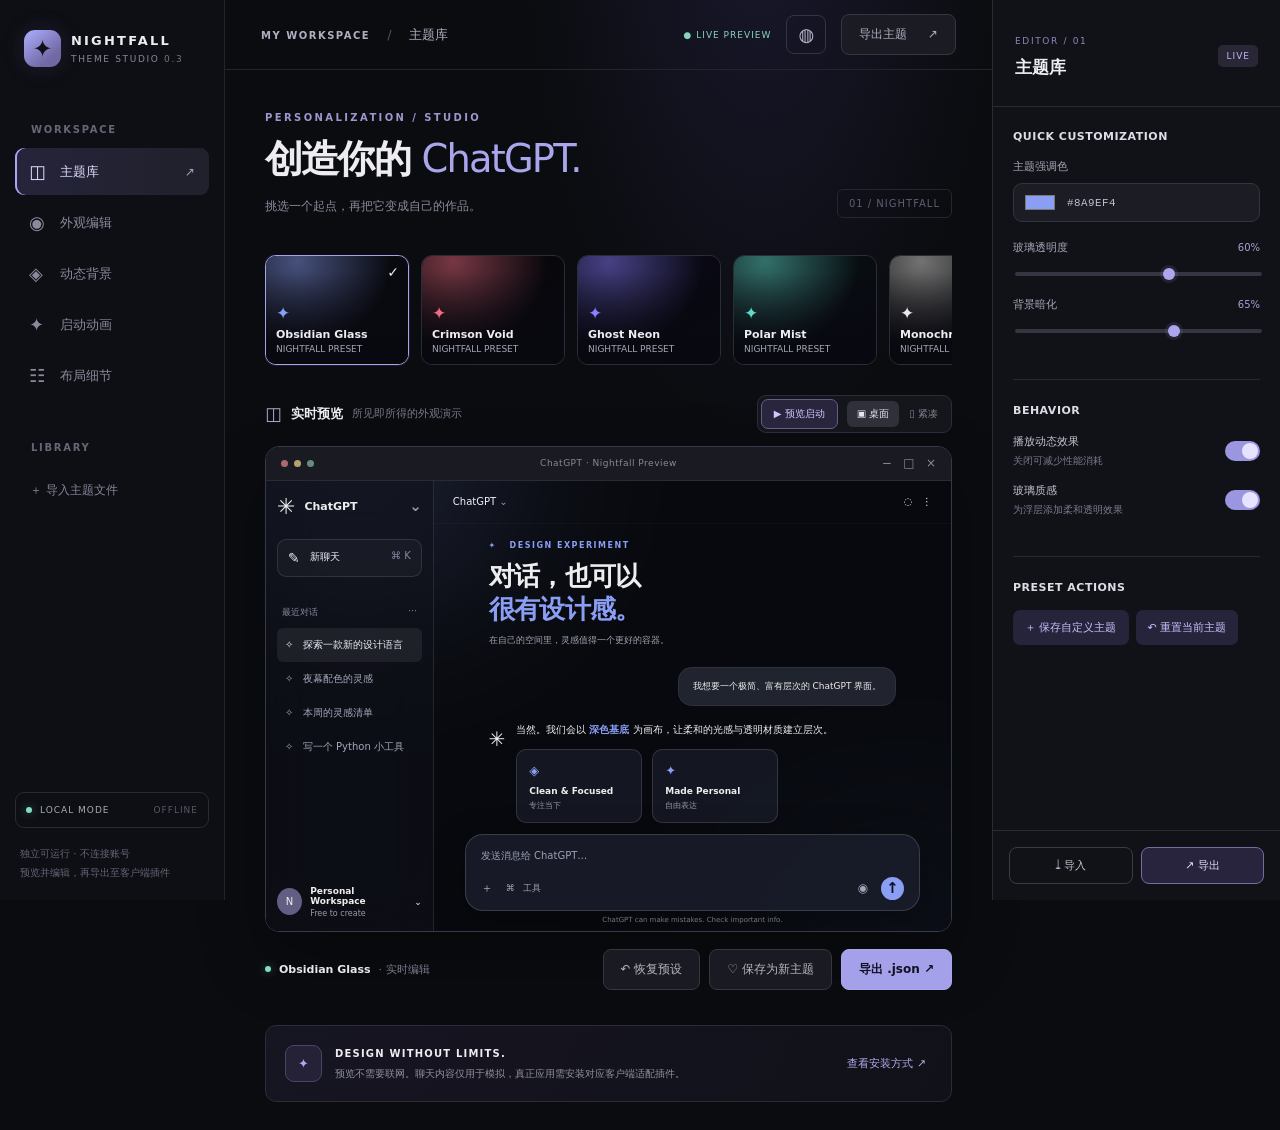
==== studio/index.html @ 6256272f "feat: migrate Nightfall Theme Studio v0.3 into standalone repository" ====
<!doctype html>
<html lang="zh-CN">
<head>
  <meta charset="utf-8" />
  <meta name="viewport" content="width=device-width, initial-scale=1" />
  <meta name="color-scheme" content="dark" />
  <title>Nightfall | ChatGPT Theme Studio</title>
  <link rel="stylesheet" href="style.css" />
</head>
<body>
<div id="app">
  <aside class="rail">
    <div class="brand"><div class="brandmark">✦</div><div><strong>NIGHTFALL</strong><small>THEME STUDIO <span>0.3</span></small></div></div>
    <div class="rail-label">WORKSPACE</div>
    <nav class="railnav" aria-label="工作区导航">
      <button class="navitem selected" data-page="themes"><span class="navicon">◫</span> 主题库 <span class="navarrow">↗</span></button>
      <button class="navitem" data-page="appearance"><span class="navicon">◉</span> 外观编辑 <span class="navarrow">↗</span></button>
      <button class="navitem" data-page="background"><span class="navicon">◈</span> 动态背景 <span class="navarrow">↗</span></button>
      <button class="navitem" data-page="intro"><span class="navicon">✦</span> 启动动画 <span class="navarrow">↗</span></button>
      <button class="navitem" data-page="layout"><span class="navicon">☷</span> 布局细节 <span class="navarrow">↗</span></button>
    </nav>
    <div class="rail-label section-gap">LIBRARY</div>
    <div id="custom-list" class="saved-list"></div>
    <button id="import-rail" class="rail-add">＋ 导入主题文件</button>
    <div class="railbottom"><div class="status"><span class="dot"></span> LOCAL MODE <span class="status-note">OFFLINE</span></div><div class="disclaimer">独立可运行 · 不连接账号<br />预览并编辑，再导出至客户端插件</div></div>
  </aside>
  <main class="workspace">
    <header class="topbar"><div><span class="crumb">MY WORKSPACE</span><span class="separator">/</span><span id="crumb-page">主题库</span></div><div class="top-actions"><span class="build-pill">● LIVE PREVIEW</span><button class="icon-button" id="toggle-motion" title="切换动态背景">◍</button><button class="top-button" id="export-top">导出主题 <span>↗</span></button></div></header>
    <section class="workspace-content"><div class="intro"><div><div class="overline">PERSONALIZATION / STUDIO</div><h1 id="page-title">创造你的 <em>ChatGPT.</em></h1><p id="page-description">一层光，一点性格。让熟悉的对话窗口拥有自己的气质。</p></div><span class="project-tag">01 / NIGHTFALL</span></div>
      <div class="theme-strip" id="theme-strip" aria-label="主题预设"></div>
      <div class="section-heading"><div><span class="heading-icon">◫</span><strong>实时预览</strong><span class="section-sub">所见即所得的外观演示</span></div><div class="preview-switch"><button class="intro-preview-btn" id="replay-intro" title="在聊天界面模拟预览启动动画">▶ 预览启动</button><button class="active" data-screen="desktop">▣ 桌面</button><button data-screen="compact">▯ 紧凑</button></div></div>
      <div class="preview-shell"><div class="preview-browser"><div class="browser-dots"><i></i><i></i><i></i></div><span class="browser-title">ChatGPT · Nightfall Preview</span><div class="browser-tools">− &nbsp; □ &nbsp; ×</div></div><div id="preview" class="preview"><div class="mock-sidebar"><div class="mock-logo"><span class="swirl">✳</span><span>ChatGPT</span><span class="down">⌄</span></div><button class="new-chat"><span>✎</span> 新聊天 <span class="shortcut">⌘ K</span></button><div class="mock-group">最近对话 <span>···</span></div><div class="mock-chat active">✧ &nbsp; 探索一款新的设计语言</div><div class="mock-chat">✧ &nbsp; 夜幕配色的灵感</div><div class="mock-chat">✧ &nbsp; 本周的灵感清单</div><div class="mock-chat">✧ &nbsp; 写一个 Python 小工具</div><div class="mock-avatar"><div class="avatar">N</div><div><b>Personal Workspace</b><small>Free to create</small></div><span>⌄</span></div></div><div class="mock-main"><div class="mock-top"><span>ChatGPT <span class="subtle">⌄</span></span><span>◌ &nbsp; ⋮</span></div><div class="mock-scroll"><div class="mini-label">✦ &nbsp; DESIGN EXPERIMENT</div><div class="mock-greeting">对话，也可以<br/><span>很有设计感。</span></div><div class="mock-subtext">在自己的空间里，灵感值得一个更好的容器。</div><div class="mock-user">我想要一个极简、富有层次的 ChatGPT 界面。</div><div class="mock-answer"><span class="ai-symbol">✳</span><div><p>当然。我们会以 <strong>深色基底</strong> 为画布，让柔和的光感与透明材质建立层次。</p><div class="mock-cards"><div><span>◈</span><b>Clean & Focused</b><small>专注当下</small></div><div><span>✦</span><b>Made Personal</b><small>自由表达</small></div></div></div></div></div><div class="composer"><span class="placeholder">发送消息给 ChatGPT…</span><div class="compose-bottom"><span>＋</span><span>⌘ &nbsp; 工具</span><span class="compose-spacer"></span><span>◉</span><span class="send-arrow">↑</span></div></div><div class="preview-footnote">ChatGPT can make mistakes. Check important info.</div></div></div></div>
      <div class="under-preview"><div><span class="live-dot"></span><strong id="active-name">Obsidian Glass</strong><span>· 实时编辑</span></div><div class="button-row"><button class="quiet-button" id="reset">↶ 恢复预设</button><button class="quiet-button" id="save">♡ 保存为新主题</button><button class="primary-button" id="export">导出 .json ↗</button></div></div>
      <div class="bottom-note"><div><span>✦</span><div><b>DESIGN WITHOUT LIMITS.</b><p>预览不需要联网。聊天内容仅用于模拟，真正应用需安装对应客户端适配插件。</p></div></div><button id="open-instructions">查看安装方式 ↗</button></div>
    </section>
  </main>
  <aside class="inspector"><div class="inspector-head"><div><span class="inspector-mini">EDITOR / 01</span><h2 id="editor-title">主题设置</h2></div><span class="badge">LIVE</span></div><div id="inspector-body" class="inspector-body"></div><div class="inspector-bottom"><button id="import-inspector">⤓ 导入</button><button id="export-inspector">↗ 导出</button></div></aside>
</div>
<input type="file" accept="application/json,.json" id="import-file" hidden />
<input type="file" accept="image/png,image/jpeg,image/webp" id="image-file" hidden />
<input type="file" accept="video/mp4,video/webm" id="video-file" hidden />
<dialog id="help-dialog"><div class="dialog-top"><div><span class="overline">INSTALLATION</span><h2>如何应用到客户端？</h2></div><button id="close-dialog" aria-label="关闭">×</button></div><p>Nightfall Studio 是离线设计器。你可以直接编辑并导出皮肤 JSON，随后在桌面插件的设置页导入。<strong>Windows 官方客户端没有公开的完整换肤 API，插件模式依赖第三方注入运行时并且尚未在你的具体客户端版本上验证。</strong></p><ol><li>先在此处编辑并导出 JSON。</li><li>阅读项目 README，安装可用的第三方 renderer-tweak 运行时。</li><li>将 <code>desktop-tweak</code> 的 <code>manifest.json</code>、<code>index.js</code> 安装到运行时的 tweaks 目录。</li><li>打开运行时提供的 Nightfall 设置页，导入刚才的主题。</li></ol><p class="subtle">不建议为了换肤关闭系统安全防护；无法兼容时使用浏览器扩展方案。</p><button id="close-dialog-bottom" class="primary-button">知道了</button></dialog>
<div id="toast" role="status" aria-live="polite"></div>
<script src="../shared/engine.js"></script>
<script src="app.js"></script>
</body>
</html>
---- studio/style.css ----
:root{--bg:#0b0c10;--rail:#0e0f14;--panel:#111218;--panel2:#181920;--edge:#282931;--white:#ececf1;--muted:#8c8e9f;--accent:#9ea9ff;--radius:14px;color-scheme:dark}*{box-sizing:border-box}html,body{margin:0;min-height:100%;font-family:Inter,"Segoe UI",ui-sans-serif,system-ui,"Microsoft YaHei",sans-serif;background:var(--bg);color:var(--white);font-size:13px}button,input,select{font:inherit}button{cursor:pointer;color:inherit}button:focus-visible,input:focus-visible{outline:2px solid var(--accent);outline-offset:2px}button{border:0;background:none}#app{display:grid;grid-template-columns:225px minmax(530px,1fr) 288px;min-height:100vh;max-width:2100px;margin:auto}.rail{position:sticky;top:0;height:100vh;padding:30px 15px 18px;background:var(--rail);border-right:1px solid #23242b;display:flex;flex-direction:column}.brand{display:flex;align-items:center;gap:10px;padding:0 9px 57px}.brandmark{height:37px;width:37px;display:grid;place-items:center;background:linear-gradient(140deg,#acafff,#7168a4 75%);box-shadow:0 0 24px #7777f322;border-radius:11px;font-size:24px;color:#121019}.brand strong{display:block;font-size:13px;letter-spacing:2.2px;font-weight:800}.brand small{display:block;letter-spacing:1.65px;font-size:9px;color:#85899b;margin-top:6px}.brand small span{color:#717487}.rail-label{font-size:10px;color:#656777;letter-spacing:1.7px;font-weight:700;padding:0 16px 13px}.railnav{display:grid;gap:4px}.navitem{display:flex;align-items:center;text-align:left;gap:11px;padding:13px 14px;width:100%;color:#888b9b;border-radius:9px;transition:.18s}.navitem:hover,.rail-add:hover{background:#181920;color:white}.navitem.selected{background:linear-gradient(90deg,#25243b,#20212b);color:#dedbff;box-shadow:inset 2px 0 #aaa4f7}.navicon{font-size:18px;min-width:20px}.navarrow{margin-left:auto;opacity:0;font-size:12px}.navitem.selected .navarrow,.navitem:hover .navarrow{opacity:.7}.section-gap{padding-top:43px}.saved-list{max-height:29vh;overflow:auto}.saved-theme{display:block;width:100%;text-align:left;padding:10px 16px;border-radius:8px;font-size:12px;color:#aaaabb;white-space:nowrap;overflow:hidden;text-overflow:ellipsis}.saved-theme.active,.saved-theme:hover{background:#1e202a;color:#eee}.rail-add{color:#84879b;padding:11px 15px;text-align:left;border-radius:8px;font-size:12px;margin-top:5px}.railbottom{margin-top:auto}.status{border:1px solid #282a35;border-radius:9px;display:flex;gap:8px;align-items:center;padding:12px 10px;color:#a4adb3;letter-spacing:1px;font-size:9px}.status .dot,.live-dot{height:6px;width:6px;border-radius:50%;background:#80dfc0;box-shadow:0 0 10px #80dfc06f}.status-note{margin-left:auto;color:#555969}.disclaimer{padding:16px 5px 0;font-size:10px;line-height:1.9;color:#626575}.workspace{min-width:0;background:radial-gradient(ellipse at 70% -10%,#1a182d 0%,transparent 31%),#0b0c10}.topbar{height:70px;display:flex;justify-content:space-between;align-items:center;border-bottom:1px solid #23252c;padding:0 36px;color:#adb0c0}.crumb{font-size:10px;font-weight:800;letter-spacing:1.5px}.separator{padding:0 17px;color:#505267}.top-actions{display:flex;align-items:center;gap:15px}.build-pill{font-size:9px;letter-spacing:1px;color:#87d3bc}.icon-button{border:1px solid #333541;border-radius:8px;padding:8px 11px;font-size:18px;color:#b6b8ce}.top-button,.quiet-button,.primary-button{border-radius:8px;padding:11px 17px;border:1px solid #343641;font-size:12px;transition:.16s}.top-button{background:#1a1b23}.top-button span{margin-left:17px}.top-button:hover,.quiet-button:hover{background:#252634}.workspace-content{padding:42px 40px 28px;max-width:1320px;margin:auto}.intro{display:flex;align-items:flex-end;justify-content:space-between;margin-bottom:37px}.overline{color:#9b97cf;font-size:10px;letter-spacing:2.4px;font-weight:800}h1{font-size:clamp(30px,3vw,43px);letter-spacing:-1.8px;margin:12px 0 12px;line-height:1.25;font-weight:650}h1 em{font-weight:460;color:#a9a6ec;font-style:normal}.intro p{color:#898c9c;margin:0;font-size:12px;line-height:1.9}.project-tag{font-size:10px;letter-spacing:1px;color:#5d6071;border:1px solid #242630;padding:8px 11px;border-radius:6px}.theme-strip{display:flex;gap:12px;padding-bottom:30px;overflow-x:auto}.theme-card{min-width:144px;flex:1;height:110px;padding:10px;border-radius:11px;background:#14151c;border:1px solid #2a2c37;text-align:left;position:relative;overflow:hidden;isolation:isolate;transition:border-color .15s,transform .15s}.theme-card:hover{transform:translateY(-2px);border-color:#777a98}.theme-card.active{border-color:#a7a2e9;box-shadow:0 0 0 1px #8d88df22}.theme-card .art{position:absolute;inset:0;z-index:-1;background:radial-gradient(ellipse at 22% 5%,var(--theme-highlight),transparent 60%),linear-gradient(150deg,var(--theme-base),#090910)}.theme-card::after{content:"";position:absolute;inset:0;background:linear-gradient(0deg,#080810d9,transparent 85%);z-index:-1}.theme-card .chosen{position:absolute;right:9px;top:8px;color:#efebff;font-size:14px}.theme-card .theme-abstract{display:block;font-size:17px;color:var(--theme-accent);margin-top:7px}.theme-card strong{display:block;position:absolute;bottom:23px;font-size:11px;white-space:nowrap}.theme-card small{display:block;position:absolute;bottom:10px;font-size:9px;color:#a6a7b5}.section-heading{display:flex;justify-content:space-between;align-items:center;margin-bottom:13px}.section-heading>div:first-child{display:flex;align-items:center;gap:9px}.heading-icon{font-size:18px;color:#a9a8cb}.section-heading strong{font-size:13px;font-weight:640}.section-sub{font-size:11px;color:#777a8d}.preview-switch{padding:3px;border-radius:9px;border:1px solid #2c2d36;background:#15161c}.preview-switch button{padding:6px 10px;color:#7f8291;font-size:10px;border-radius:6px}.preview-switch button.active{background:#30303b;color:#e8e7f3}.preview-shell{border:1px solid #373948;border-radius:14px;background:#090a10;overflow:hidden;box-shadow:0 28px 65px #0005}.preview-browser{height:34px;background:#191a22;border-bottom:1px solid #292b36;display:flex;align-items:center;padding:0 15px;position:relative;color:#888a99}.browser-dots{display:flex;gap:6px}.browser-dots i{height:7px;width:7px;border-radius:50%;background:#606272}.browser-dots i:first-child{background:#ab6872}.browser-dots i:nth-child(2){background:#b3a270}.browser-dots i:nth-child(3){background:#668d7b}.browser-title{position:absolute;left:50%;transform:translateX(-50%);font-size:9px;letter-spacing:.5px}.browser-tools{margin-left:auto;font-size:12px}.preview{height:450px;display:flex;position:relative;overflow:hidden;background:#07090e;color:#eee;--pv-accent:#8a9ef4;--pv-text:#edf0fb;--pv-surface:#161923;--pv-edge:#343846;--pv-glass:.64;--pv-radius:18px}.preview>*:not(.nf-preview-backdrop){z-index:1;position:relative}.mock-sidebar{width:28%;min-width:165px;max-width:248px;display:flex;flex-direction:column;background:rgba(18,20,29,var(--pv-glass));border-right:1px solid #ffffff18;backdrop-filter:blur(24px);padding:13px 11px}.mock-logo{display:flex;align-items:center;gap:9px;font-size:11px;font-weight:680;margin-bottom:20px}.swirl{font-size:22px}.down{margin-left:auto;font-size:15px;color:#989eaa}.new-chat{background:#ffffff08;border:1px solid #ffffff1d;border-radius:calc(var(--pv-radius) * .52);padding:10px;color:var(--pv-text);text-align:left;font-size:10px;display:flex;gap:10px}.new-chat span:first-child{font-size:14px}.shortcut{margin-left:auto;color:#8589a0}.mock-group{color:#898c9f;font-size:9px;margin:29px 5px 9px;display:flex;justify-content:space-between}.mock-chat{font-size:10px;padding:10px 8px;color:#a5a8bb;white-space:nowrap;overflow:hidden;text-overflow:ellipsis;border-radius:6px}.mock-chat.active{background:#ffffff12;color:var(--pv-text)}.mock-avatar{margin-top:auto;display:flex;align-items:center;gap:8px;font-size:9px}.mock-avatar .avatar{height:27px;width:27px;border-radius:50%;background:#625d83;display:grid;place-items:center;font-size:10px}.mock-avatar b{display:block;font-size:9px}.mock-avatar small{display:block;font-size:8px;color:#999baa;margin-top:3px}.mock-avatar>span{margin-left:auto}.mock-main{flex:1;display:flex;flex-direction:column;min-width:0}.mock-top{height:43px;padding:0 19px;display:flex;align-items:center;justify-content:space-between;font-size:10px;color:var(--pv-text);border-bottom:1px solid #ffffff07}.subtle{color:#9598a5}.mock-scroll{flex:1;overflow:hidden;max-width:min(92%,490px);width:100%;margin:auto;padding:17px 3px 2px}.mini-label{font-size:8px;color:var(--pv-accent);letter-spacing:1.5px;font-weight:800}.mock-greeting{font-size:clamp(20px,2vw,30px);font-weight:660;letter-spacing:-.65px;line-height:1.3;margin-top:10px}.mock-greeting span{color:var(--pv-accent)}.mock-subtext{font-size:9px;color:#a3a5b5;margin-top:8px}.mock-user{font-size:9px;background:rgba(37,40,53,.88);border:1px solid #ffffff0f;border-radius:14px;padding:12px 14px;max-width:85%;width:max-content;margin:20px 0 15px auto}.mock-answer{display:flex;gap:11px;font-size:10px;line-height:1.8}.ai-symbol{font-size:20px}.mock-answer p{margin:0 0 10px}.mock-answer strong{font-weight:650;color:var(--pv-accent)}.mock-cards{display:flex;gap:10px}.mock-cards>div{background:rgba(30,33,47,.63);border:1px solid #ffffff21;border-radius:10px;padding:9px 12px;width:126px}.mock-cards span{color:var(--pv-accent);font-size:13px;display:block}.mock-cards b{font-size:9px;display:block}.mock-cards small{display:block;color:#9499aa;font-size:8px}.composer{background:rgba(27,30,43,.84);border:1px solid #ffffff26;border-radius:var(--pv-radius);margin:0 auto 5px;padding:11px 15px 10px;width:88%;max-width:490px;box-shadow:0 8px 35px #0005;backdrop-filter:blur(16px)}.placeholder{color:#9da1b6;font-size:10px}.compose-bottom{display:flex;gap:13px;align-items:center;margin-top:14px;font-size:12px;color:#a4a4ba}.compose-bottom span:nth-child(2){font-size:9px}.compose-spacer{flex:1}.send-arrow{background:var(--pv-accent);color:#0b1023;width:23px;height:23px;border-radius:50%;display:grid;place-items:center;font-size:15px;font-weight:bold}.preview-footnote{text-align:center;font-size:7px;color:#8a8d9d;margin-bottom:7px}.preview.compact .mock-sidebar{width:22%;min-width:120px}.preview.compact .mock-scroll{max-width:75%}.preview.compact .mock-chat{font-size:8px}.under-preview{display:flex;justify-content:space-between;align-items:center;margin:17px 0 35px;gap:10px}.under-preview>div:first-child{display:flex;align-items:center;gap:8px;color:#777a8c;font-size:11px}.under-preview strong{color:#e7e7ef}.button-row{display:flex;gap:9px}.quiet-button{background:#1a1b22;color:#b3b5c1}.primary-button{background:#a4a1ea;border-color:#aaa7e9;color:#121021;font-weight:740}.primary-button:hover{background:#c0bdfc}.bottom-note{border:1px solid #2c2b36;background:linear-gradient(115deg,#161522,#111119);border-radius:11px;padding:19px;display:flex;align-items:center;justify-content:space-between;gap:15px}.bottom-note>div{display:flex;gap:13px;align-items:center}.bottom-note>div>span{display:grid;place-items:center;width:37px;height:37px;border:1px solid #494566;background:#252136;border-radius:9px;color:#b0a6f2}.bottom-note b{font-size:10px;letter-spacing:1.2px}.bottom-note p{font-size:10px;color:#90909f;margin:5px 0 0;line-height:1.7}.bottom-note button{font-size:11px;color:#afabec;white-space:nowrap}.inspector{position:sticky;top:0;height:100vh;display:flex;flex-direction:column;background:#111218;border-left:1px solid #292a34;min-width:0}.inspector-head{height:107px;border-bottom:1px solid #292b36;padding:24px 22px 19px;display:flex;align-items:center;justify-content:space-between}.inspector-mini{font-size:9px;letter-spacing:1.65px;color:#8d89bb}.inspector h2{font-size:17px;margin:9px 0 0;font-weight:650}.badge{background:#292636;color:#bdb7fa;font-size:9px;letter-spacing:1px;padding:6px 8px;border-radius:5px}.inspector-body{padding:23px 20px;overflow-y:auto;flex:1}.control-section{padding-bottom:25px;margin-bottom:24px;border-bottom:1px solid #272832}.control-section:last-child{border-bottom:0}.control-section h3{font-size:11px;letter-spacing:.5px;margin:0 0 16px;color:#dddde7}.control{margin:0 0 18px}.control-head{display:flex;justify-content:space-between;align-items:center;margin-bottom:9px;gap:8px}.control label,.control-head label{color:#a5a6b7;font-size:11px}.control output{font-size:10px;color:#a5a2d5}.control input[type=range]{width:100%;appearance:none;height:4px;background:#343540;border-radius:12px;accent-color:#aea4f9}.control input[type=range]::-webkit-slider-thumb{appearance:none;height:12px;width:12px;border-radius:50%;background:#aca6ee;box-shadow:0 0 0 3px #a9a1ef1c}.color-input{display:flex;align-items:center;gap:10px;width:100%;background:#1b1c24;border:1px solid #333440;border-radius:9px;padding:7px 9px}.color-input input{height:23px;width:34px;border:0;padding:0;background:transparent;cursor:pointer}.color-input small{font-family:ui-monospace,monospace;color:#c1c0d2;letter-spacing:.5px}.switch-row{display:flex;justify-content:space-between;align-items:center;gap:12px;margin:14px 0}.switch-row>div>b{font-size:11px;font-weight:500;color:#c3c4d2}.switch-row small{display:block;font-size:10px;color:#777b8d;margin-top:5px}.toggle{width:35px;height:20px;border-radius:100px;background:#4a4a58;padding:2px;transition:background .16s;flex-shrink:0}.toggle.on{background:#9a96df}.toggle::after{content:"";display:block;height:16px;width:16px;background:#e5e3ff;border-radius:50%;transform:translateX(0);transition:.16s}.toggle.on::after{transform:translateX(15px)}.inspector-bottom{display:flex;padding:16px;gap:8px;border-top:1px solid #2b2c37}.inspector-bottom button{flex:1;border:1px solid #3a3b48;border-radius:8px;padding:10px;color:#c5c5d5;font-size:11px}.inspector-bottom button:last-child{border-color:#746d9f;color:#e7e0ff;background:#28243e}.select-control,.name-input{background:#1b1c24;color:#d8d8e4;border:1px solid #393a47;border-radius:8px;padding:10px;width:100%;font-size:11px}.option-grid{display:grid;grid-template-columns:1fr 1fr;gap:7px}.option-grid button{padding:10px;border:1px solid #333440;border-radius:7px;text-align:left;color:#9c9dac;font-size:10px}.option-grid button.active{border-color:#9390db;color:#dcd7ff;background:#29263d}.upload-button{border:1px dashed #484755;border-radius:10px;padding:15px;width:100%;color:#aaa4db;text-align:center;font-size:11px;line-height:1.8}.small-note{font-size:10px;line-height:1.8;color:#77798a}.inspector-action{padding:10px 12px;background:#25243a;color:#c7c2ff;border-radius:7px;font-size:11px}.inspector-actions{display:flex;gap:7px;flex-wrap:wrap}dialog{border:1px solid #424255;border-radius:15px;background:#161722;color:#ececf5;max-width:500px;width:calc(100% - 30px);padding:26px;box-shadow:0 35px 100px #000b}dialog::backdrop{background:#020307c7;backdrop-filter:blur(8px)}.dialog-top{display:flex;justify-content:space-between}.dialog-top h2{font-size:20px}.dialog-top>button{font-size:26px;color:#afb0b8}dialog p,dialog li{font-size:12px;line-height:1.9;color:#b3b5c6}dialog code{color:#b4afff}dialog .primary-button{margin-top:8px}#toast{position:fixed;bottom:26px;left:50%;transform:translateX(-50%) translateY(15px);z-index:99;opacity:0;background:#242535;border:1px solid #51516a;border-radius:9px;color:#e7e4ff;padding:12px 20px;transition:.22s;pointer-events:none;max-width:85vw}#toast.visible{opacity:1;transform:translateX(-50%) translateY(0)}@media(max-width:1250px){#app{grid-template-columns:190px minmax(510px,1fr) 260px}.workspace-content{padding:34px 24px}.topbar{padding:0 23px}}@media(max-width:990px){#app{grid-template-columns:180px minmax(500px,1fr)}.inspector{position:relative;height:auto;grid-column:2;border-top:1px solid #30313a}.inspector-body{display:grid;grid-template-columns:1fr 1fr;gap:16px;max-height:none}.control-section{margin-bottom:0}.rail{grid-row:1 / 3}}@media(max-width:710px){#app{display:block}.rail{position:relative;height:auto;padding:14px 16px}.brand{padding:0 0 15px}.rail-label,.saved-list,.rail-add,.railbottom{display:none}.railnav{display:flex;overflow:auto}.navitem{min-width:max-content;width:auto;padding:9px}.navarrow{display:none}.workspace-content{padding:27px 15px}.topbar{padding:0 13px}.build-pill,.icon-button,.project-tag{display:none}.theme-card{min-width:130px}.preview{height:415px}.mock-sidebar{min-width:100px;width:29%;padding:9px 5px}.mock-chat{font-size:8px}.mock-avatar b{font-size:7px}.mock-avatar small,.mock-group span,.shortcut,.mock-subtext{display:none}.mock-scroll{padding-top:18px}.mock-cards{display:none}.mock-greeting{font-size:18px}.mock-user{font-size:8px}.under-preview{flex-direction:column;align-items:stretch}.button-row{flex-wrap:wrap}.bottom-note{align-items:flex-start;flex-direction:column}.inspector-body{display:block}.intro p{max-width:290px}}@media(prefers-reduced-motion:reduce){*,*::before,*::after{animation:none!important;transition:none!important}}

.preview-switch .intro-preview-btn{border:1px solid #655a89;border-radius:7px;padding:7px 12px;margin-right:9px;color:#d2c5ff;background:#29253d;font-size:10px;cursor:pointer}.preview-switch .intro-preview-btn:hover{background:#3a3155;border-color:#9b87de}.preview-switch .intro-preview-btn:focus-visible{outline:2px solid #aaa1e9;outline-offset:2px}
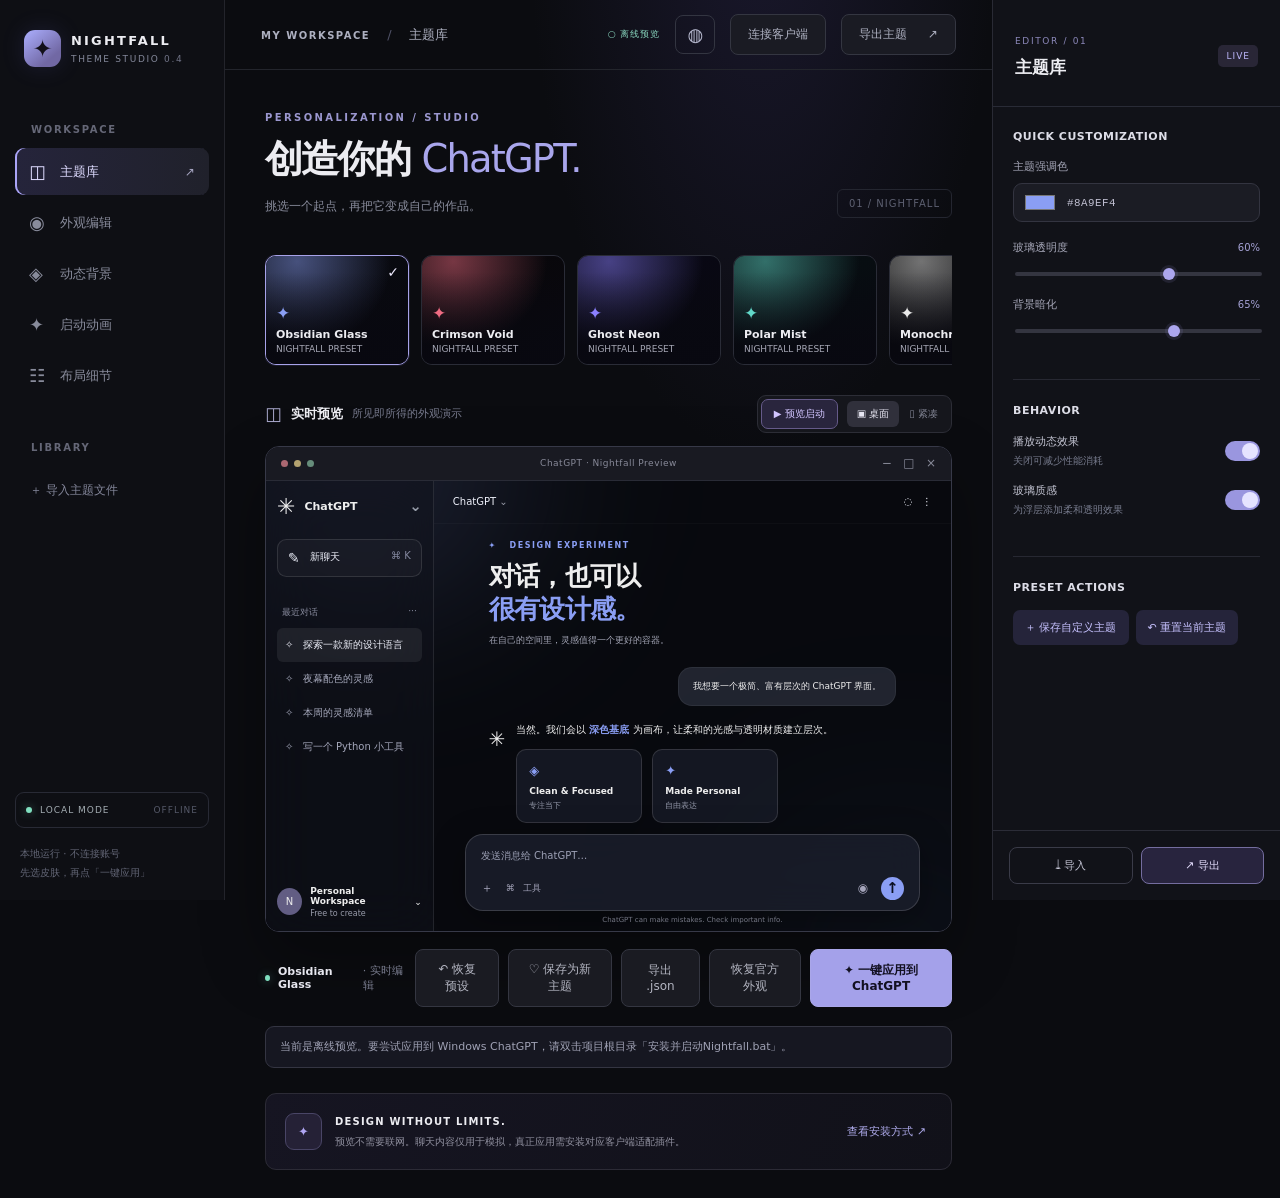
==== commit c924c489: "feat: Nightfall v0.4 local one-click theme bridge and large media support" ====
--- a/studio/index.html
+++ b/studio/index.html
@@ -10,7 +10,7 @@
 <body>
 <div id="app">
   <aside class="rail">
-    <div class="brand"><div class="brandmark">✦</div><div><strong>NIGHTFALL</strong><small>THEME STUDIO <span>0.3</span></small></div></div>
+    <div class="brand"><div class="brandmark">✦</div><div><strong>NIGHTFALL</strong><small>THEME STUDIO <span>0.4</span></small></div></div>
     <div class="rail-label">WORKSPACE</div>
     <nav class="railnav" aria-label="工作区导航">
       <button class="navitem selected" data-page="themes"><span class="navicon">◫</span> 主题库 <span class="navarrow">↗</span></button>
@@ -22,24 +22,25 @@
     <div class="rail-label section-gap">LIBRARY</div>
     <div id="custom-list" class="saved-list"></div>
     <button id="import-rail" class="rail-add">＋ 导入主题文件</button>
-    <div class="railbottom"><div class="status"><span class="dot"></span> LOCAL MODE <span class="status-note">OFFLINE</span></div><div class="disclaimer">独立可运行 · 不连接账号<br />预览并编辑，再导出至客户端插件</div></div>
+    <div class="railbottom"><div class="status"><span class="dot"></span> LOCAL MODE <span class="status-note">OFFLINE</span></div><div class="disclaimer">本地运行 · 不连接账号<br />先选皮肤，再点「一键应用」</div></div>
   </aside>
   <main class="workspace">
-    <header class="topbar"><div><span class="crumb">MY WORKSPACE</span><span class="separator">/</span><span id="crumb-page">主题库</span></div><div class="top-actions"><span class="build-pill">● LIVE PREVIEW</span><button class="icon-button" id="toggle-motion" title="切换动态背景">◍</button><button class="top-button" id="export-top">导出主题 <span>↗</span></button></div></header>
+    <header class="topbar"><div><span class="crumb">MY WORKSPACE</span><span class="separator">/</span><span id="crumb-page">主题库</span></div><div class="top-actions"><span class="build-pill" id="bridge-status">○ 正在检测</span><button class="icon-button" id="toggle-motion" title="切换动态背景">◍</button><button class="top-button" id="connect-client">连接客户端</button><button class="top-button" id="export-top">导出主题 <span>↗</span></button></div></header>
     <section class="workspace-content"><div class="intro"><div><div class="overline">PERSONALIZATION / STUDIO</div><h1 id="page-title">创造你的 <em>ChatGPT.</em></h1><p id="page-description">一层光，一点性格。让熟悉的对话窗口拥有自己的气质。</p></div><span class="project-tag">01 / NIGHTFALL</span></div>
       <div class="theme-strip" id="theme-strip" aria-label="主题预设"></div>
       <div class="section-heading"><div><span class="heading-icon">◫</span><strong>实时预览</strong><span class="section-sub">所见即所得的外观演示</span></div><div class="preview-switch"><button class="intro-preview-btn" id="replay-intro" title="在聊天界面模拟预览启动动画">▶ 预览启动</button><button class="active" data-screen="desktop">▣ 桌面</button><button data-screen="compact">▯ 紧凑</button></div></div>
       <div class="preview-shell"><div class="preview-browser"><div class="browser-dots"><i></i><i></i><i></i></div><span class="browser-title">ChatGPT · Nightfall Preview</span><div class="browser-tools">− &nbsp; □ &nbsp; ×</div></div><div id="preview" class="preview"><div class="mock-sidebar"><div class="mock-logo"><span class="swirl">✳</span><span>ChatGPT</span><span class="down">⌄</span></div><button class="new-chat"><span>✎</span> 新聊天 <span class="shortcut">⌘ K</span></button><div class="mock-group">最近对话 <span>···</span></div><div class="mock-chat active">✧ &nbsp; 探索一款新的设计语言</div><div class="mock-chat">✧ &nbsp; 夜幕配色的灵感</div><div class="mock-chat">✧ &nbsp; 本周的灵感清单</div><div class="mock-chat">✧ &nbsp; 写一个 Python 小工具</div><div class="mock-avatar"><div class="avatar">N</div><div><b>Personal Workspace</b><small>Free to create</small></div><span>⌄</span></div></div><div class="mock-main"><div class="mock-top"><span>ChatGPT <span class="subtle">⌄</span></span><span>◌ &nbsp; ⋮</span></div><div class="mock-scroll"><div class="mini-label">✦ &nbsp; DESIGN EXPERIMENT</div><div class="mock-greeting">对话，也可以<br/><span>很有设计感。</span></div><div class="mock-subtext">在自己的空间里，灵感值得一个更好的容器。</div><div class="mock-user">我想要一个极简、富有层次的 ChatGPT 界面。</div><div class="mock-answer"><span class="ai-symbol">✳</span><div><p>当然。我们会以 <strong>深色基底</strong> 为画布，让柔和的光感与透明材质建立层次。</p><div class="mock-cards"><div><span>◈</span><b>Clean & Focused</b><small>专注当下</small></div><div><span>✦</span><b>Made Personal</b><small>自由表达</small></div></div></div></div></div><div class="composer"><span class="placeholder">发送消息给 ChatGPT…</span><div class="compose-bottom"><span>＋</span><span>⌘ &nbsp; 工具</span><span class="compose-spacer"></span><span>◉</span><span class="send-arrow">↑</span></div></div><div class="preview-footnote">ChatGPT can make mistakes. Check important info.</div></div></div></div>
-      <div class="under-preview"><div><span class="live-dot"></span><strong id="active-name">Obsidian Glass</strong><span>· 实时编辑</span></div><div class="button-row"><button class="quiet-button" id="reset">↶ 恢复预设</button><button class="quiet-button" id="save">♡ 保存为新主题</button><button class="primary-button" id="export">导出 .json ↗</button></div></div>
+      <div class="under-preview"><div><span class="live-dot"></span><strong id="active-name">Obsidian Glass</strong><span>· 实时编辑</span></div><div class="button-row"><button class="quiet-button" id="reset">↶ 恢复预设</button><button class="quiet-button" id="save">♡ 保存为新主题</button><button class="quiet-button" id="export">导出 .json</button><button class="quiet-button" id="disable-client">恢复官方外观</button><button class="primary-button" id="apply-client">✦ 一键应用到 ChatGPT</button></div></div>
+      <div class="compat-hint" id="compat-hint">桌面换肤需要兼容的第三方插件运行时。没有运行时，也可以先体验预览与主题编辑。</div>
       <div class="bottom-note"><div><span>✦</span><div><b>DESIGN WITHOUT LIMITS.</b><p>预览不需要联网。聊天内容仅用于模拟，真正应用需安装对应客户端适配插件。</p></div></div><button id="open-instructions">查看安装方式 ↗</button></div>
     </section>
   </main>
   <aside class="inspector"><div class="inspector-head"><div><span class="inspector-mini">EDITOR / 01</span><h2 id="editor-title">主题设置</h2></div><span class="badge">LIVE</span></div><div id="inspector-body" class="inspector-body"></div><div class="inspector-bottom"><button id="import-inspector">⤓ 导入</button><button id="export-inspector">↗ 导出</button></div></aside>
 </div>
 <input type="file" accept="application/json,.json" id="import-file" hidden />
-<input type="file" accept="image/png,image/jpeg,image/webp" id="image-file" hidden />
-<input type="file" accept="video/mp4,video/webm" id="video-file" hidden />
-<dialog id="help-dialog"><div class="dialog-top"><div><span class="overline">INSTALLATION</span><h2>如何应用到客户端？</h2></div><button id="close-dialog" aria-label="关闭">×</button></div><p>Nightfall Studio 是离线设计器。你可以直接编辑并导出皮肤 JSON，随后在桌面插件的设置页导入。<strong>Windows 官方客户端没有公开的完整换肤 API，插件模式依赖第三方注入运行时并且尚未在你的具体客户端版本上验证。</strong></p><ol><li>先在此处编辑并导出 JSON。</li><li>阅读项目 README，安装可用的第三方 renderer-tweak 运行时。</li><li>将 <code>desktop-tweak</code> 的 <code>manifest.json</code>、<code>index.js</code> 安装到运行时的 tweaks 目录。</li><li>打开运行时提供的 Nightfall 设置页，导入刚才的主题。</li></ol><p class="subtle">不建议为了换肤关闭系统安全防护；无法兼容时使用浏览器扩展方案。</p><button id="close-dialog-bottom" class="primary-button">知道了</button></dialog>
+<input type="file" accept="image/*" id="image-file" hidden />
+<input type="file" accept="video/*" id="video-file" hidden />
+<dialog id="help-dialog"><div class="dialog-top"><div><span class="overline">INSTALLATION</span><h2>如何应用到客户端？</h2></div><button id="close-dialog" aria-label="关闭">×</button></div><p>双击「安装并启动Nightfall.bat」，连接到本地主题桥接工具后，选择主题点击「一键应用到 ChatGPT」。首次使用需要已安装兼容的第三方客户端插件运行时。<strong>Windows 官方客户端没有公开的完整换肤 API，插件模式依赖第三方注入运行时并且尚未在你的具体客户端版本上验证。</strong></p><ol><li>双击「安装并启动Nightfall.bat」打开工具。</li><li>如状态显示未就绪，请先自行了解、安装兼容的第三方 renderer-tweak 运行时。</li><li>点击「连接客户端」，工具会将 Nightfall 插件复制到对应目录。</li><li>点击「一键应用到 ChatGPT」，刷新/重启支持的客户端查看效果。</li></ol><p class="subtle">不建议为了换肤关闭系统安全防护；无法兼容时使用浏览器扩展方案。</p><button id="close-dialog-bottom" class="primary-button">知道了</button></dialog>
 <div id="toast" role="status" aria-live="polite"></div>
 <script src="../shared/engine.js"></script>
 <script src="app.js"></script>
--- a/studio/style.css
+++ b/studio/style.css
@@ -1,3 +1,5 @@
 :root{--bg:#0b0c10;--rail:#0e0f14;--panel:#111218;--panel2:#181920;--edge:#282931;--white:#ececf1;--muted:#8c8e9f;--accent:#9ea9ff;--radius:14px;color-scheme:dark}*{box-sizing:border-box}html,body{margin:0;min-height:100%;font-family:Inter,"Segoe UI",ui-sans-serif,system-ui,"Microsoft YaHei",sans-serif;background:var(--bg);color:var(--white);font-size:13px}button,input,select{font:inherit}button{cursor:pointer;color:inherit}button:focus-visible,input:focus-visible{outline:2px solid var(--accent);outline-offset:2px}button{border:0;background:none}#app{display:grid;grid-template-columns:225px minmax(530px,1fr) 288px;min-height:100vh;max-width:2100px;margin:auto}.rail{position:sticky;top:0;height:100vh;padding:30px 15px 18px;background:var(--rail);border-right:1px solid #23242b;display:flex;flex-direction:column}.brand{display:flex;align-items:center;gap:10px;padding:0 9px 57px}.brandmark{height:37px;width:37px;display:grid;place-items:center;background:linear-gradient(140deg,#acafff,#7168a4 75%);box-shadow:0 0 24px #7777f322;border-radius:11px;font-size:24px;color:#121019}.brand strong{display:block;font-size:13px;letter-spacing:2.2px;font-weight:800}.brand small{display:block;letter-spacing:1.65px;font-size:9px;color:#85899b;margin-top:6px}.brand small span{color:#717487}.rail-label{font-size:10px;color:#656777;letter-spacing:1.7px;font-weight:700;padding:0 16px 13px}.railnav{display:grid;gap:4px}.navitem{display:flex;align-items:center;text-align:left;gap:11px;padding:13px 14px;width:100%;color:#888b9b;border-radius:9px;transition:.18s}.navitem:hover,.rail-add:hover{background:#181920;color:white}.navitem.selected{background:linear-gradient(90deg,#25243b,#20212b);color:#dedbff;box-shadow:inset 2px 0 #aaa4f7}.navicon{font-size:18px;min-width:20px}.navarrow{margin-left:auto;opacity:0;font-size:12px}.navitem.selected .navarrow,.navitem:hover .navarrow{opacity:.7}.section-gap{padding-top:43px}.saved-list{max-height:29vh;overflow:auto}.saved-theme{display:block;width:100%;text-align:left;padding:10px 16px;border-radius:8px;font-size:12px;color:#aaaabb;white-space:nowrap;overflow:hidden;text-overflow:ellipsis}.saved-theme.active,.saved-theme:hover{background:#1e202a;color:#eee}.rail-add{color:#84879b;padding:11px 15px;text-align:left;border-radius:8px;font-size:12px;margin-top:5px}.railbottom{margin-top:auto}.status{border:1px solid #282a35;border-radius:9px;display:flex;gap:8px;align-items:center;padding:12px 10px;color:#a4adb3;letter-spacing:1px;font-size:9px}.status .dot,.live-dot{height:6px;width:6px;border-radius:50%;background:#80dfc0;box-shadow:0 0 10px #80dfc06f}.status-note{margin-left:auto;color:#555969}.disclaimer{padding:16px 5px 0;font-size:10px;line-height:1.9;color:#626575}.workspace{min-width:0;background:radial-gradient(ellipse at 70% -10%,#1a182d 0%,transparent 31%),#0b0c10}.topbar{height:70px;display:flex;justify-content:space-between;align-items:center;border-bottom:1px solid #23252c;padding:0 36px;color:#adb0c0}.crumb{font-size:10px;font-weight:800;letter-spacing:1.5px}.separator{padding:0 17px;color:#505267}.top-actions{display:flex;align-items:center;gap:15px}.build-pill{font-size:9px;letter-spacing:1px;color:#87d3bc}.icon-button{border:1px solid #333541;border-radius:8px;padding:8px 11px;font-size:18px;color:#b6b8ce}.top-button,.quiet-button,.primary-button{border-radius:8px;padding:11px 17px;border:1px solid #343641;font-size:12px;transition:.16s}.top-button{background:#1a1b23}.top-button span{margin-left:17px}.top-button:hover,.quiet-button:hover{background:#252634}.workspace-content{padding:42px 40px 28px;max-width:1320px;margin:auto}.intro{display:flex;align-items:flex-end;justify-content:space-between;margin-bottom:37px}.overline{color:#9b97cf;font-size:10px;letter-spacing:2.4px;font-weight:800}h1{font-size:clamp(30px,3vw,43px);letter-spacing:-1.8px;margin:12px 0 12px;line-height:1.25;font-weight:650}h1 em{font-weight:460;color:#a9a6ec;font-style:normal}.intro p{color:#898c9c;margin:0;font-size:12px;line-height:1.9}.project-tag{font-size:10px;letter-spacing:1px;color:#5d6071;border:1px solid #242630;padding:8px 11px;border-radius:6px}.theme-strip{display:flex;gap:12px;padding-bottom:30px;overflow-x:auto}.theme-card{min-width:144px;flex:1;height:110px;padding:10px;border-radius:11px;background:#14151c;border:1px solid #2a2c37;text-align:left;position:relative;overflow:hidden;isolation:isolate;transition:border-color .15s,transform .15s}.theme-card:hover{transform:translateY(-2px);border-color:#777a98}.theme-card.active{border-color:#a7a2e9;box-shadow:0 0 0 1px #8d88df22}.theme-card .art{position:absolute;inset:0;z-index:-1;background:radial-gradient(ellipse at 22% 5%,var(--theme-highlight),transparent 60%),linear-gradient(150deg,var(--theme-base),#090910)}.theme-card::after{content:"";position:absolute;inset:0;background:linear-gradient(0deg,#080810d9,transparent 85%);z-index:-1}.theme-card .chosen{position:absolute;right:9px;top:8px;color:#efebff;font-size:14px}.theme-card .theme-abstract{display:block;font-size:17px;color:var(--theme-accent);margin-top:7px}.theme-card strong{display:block;position:absolute;bottom:23px;font-size:11px;white-space:nowrap}.theme-card small{display:block;position:absolute;bottom:10px;font-size:9px;color:#a6a7b5}.section-heading{display:flex;justify-content:space-between;align-items:center;margin-bottom:13px}.section-heading>div:first-child{display:flex;align-items:center;gap:9px}.heading-icon{font-size:18px;color:#a9a8cb}.section-heading strong{font-size:13px;font-weight:640}.section-sub{font-size:11px;color:#777a8d}.preview-switch{padding:3px;border-radius:9px;border:1px solid #2c2d36;background:#15161c}.preview-switch button{padding:6px 10px;color:#7f8291;font-size:10px;border-radius:6px}.preview-switch button.active{background:#30303b;color:#e8e7f3}.preview-shell{border:1px solid #373948;border-radius:14px;background:#090a10;overflow:hidden;box-shadow:0 28px 65px #0005}.preview-browser{height:34px;background:#191a22;border-bottom:1px solid #292b36;display:flex;align-items:center;padding:0 15px;position:relative;color:#888a99}.browser-dots{display:flex;gap:6px}.browser-dots i{height:7px;width:7px;border-radius:50%;background:#606272}.browser-dots i:first-child{background:#ab6872}.browser-dots i:nth-child(2){background:#b3a270}.browser-dots i:nth-child(3){background:#668d7b}.browser-title{position:absolute;left:50%;transform:translateX(-50%);font-size:9px;letter-spacing:.5px}.browser-tools{margin-left:auto;font-size:12px}.preview{height:450px;display:flex;position:relative;overflow:hidden;background:#07090e;color:#eee;--pv-accent:#8a9ef4;--pv-text:#edf0fb;--pv-surface:#161923;--pv-edge:#343846;--pv-glass:.64;--pv-radius:18px}.preview>*:not(.nf-preview-backdrop){z-index:1;position:relative}.mock-sidebar{width:28%;min-width:165px;max-width:248px;display:flex;flex-direction:column;background:rgba(18,20,29,var(--pv-glass));border-right:1px solid #ffffff18;backdrop-filter:blur(24px);padding:13px 11px}.mock-logo{display:flex;align-items:center;gap:9px;font-size:11px;font-weight:680;margin-bottom:20px}.swirl{font-size:22px}.down{margin-left:auto;font-size:15px;color:#989eaa}.new-chat{background:#ffffff08;border:1px solid #ffffff1d;border-radius:calc(var(--pv-radius) * .52);padding:10px;color:var(--pv-text);text-align:left;font-size:10px;display:flex;gap:10px}.new-chat span:first-child{font-size:14px}.shortcut{margin-left:auto;color:#8589a0}.mock-group{color:#898c9f;font-size:9px;margin:29px 5px 9px;display:flex;justify-content:space-between}.mock-chat{font-size:10px;padding:10px 8px;color:#a5a8bb;white-space:nowrap;overflow:hidden;text-overflow:ellipsis;border-radius:6px}.mock-chat.active{background:#ffffff12;color:var(--pv-text)}.mock-avatar{margin-top:auto;display:flex;align-items:center;gap:8px;font-size:9px}.mock-avatar .avatar{height:27px;width:27px;border-radius:50%;background:#625d83;display:grid;place-items:center;font-size:10px}.mock-avatar b{display:block;font-size:9px}.mock-avatar small{display:block;font-size:8px;color:#999baa;margin-top:3px}.mock-avatar>span{margin-left:auto}.mock-main{flex:1;display:flex;flex-direction:column;min-width:0}.mock-top{height:43px;padding:0 19px;display:flex;align-items:center;justify-content:space-between;font-size:10px;color:var(--pv-text);border-bottom:1px solid #ffffff07}.subtle{color:#9598a5}.mock-scroll{flex:1;overflow:hidden;max-width:min(92%,490px);width:100%;margin:auto;padding:17px 3px 2px}.mini-label{font-size:8px;color:var(--pv-accent);letter-spacing:1.5px;font-weight:800}.mock-greeting{font-size:clamp(20px,2vw,30px);font-weight:660;letter-spacing:-.65px;line-height:1.3;margin-top:10px}.mock-greeting span{color:var(--pv-accent)}.mock-subtext{font-size:9px;color:#a3a5b5;margin-top:8px}.mock-user{font-size:9px;background:rgba(37,40,53,.88);border:1px solid #ffffff0f;border-radius:14px;padding:12px 14px;max-width:85%;width:max-content;margin:20px 0 15px auto}.mock-answer{display:flex;gap:11px;font-size:10px;line-height:1.8}.ai-symbol{font-size:20px}.mock-answer p{margin:0 0 10px}.mock-answer strong{font-weight:650;color:var(--pv-accent)}.mock-cards{display:flex;gap:10px}.mock-cards>div{background:rgba(30,33,47,.63);border:1px solid #ffffff21;border-radius:10px;padding:9px 12px;width:126px}.mock-cards span{color:var(--pv-accent);font-size:13px;display:block}.mock-cards b{font-size:9px;display:block}.mock-cards small{display:block;color:#9499aa;font-size:8px}.composer{background:rgba(27,30,43,.84);border:1px solid #ffffff26;border-radius:var(--pv-radius);margin:0 auto 5px;padding:11px 15px 10px;width:88%;max-width:490px;box-shadow:0 8px 35px #0005;backdrop-filter:blur(16px)}.placeholder{color:#9da1b6;font-size:10px}.compose-bottom{display:flex;gap:13px;align-items:center;margin-top:14px;font-size:12px;color:#a4a4ba}.compose-bottom span:nth-child(2){font-size:9px}.compose-spacer{flex:1}.send-arrow{background:var(--pv-accent);color:#0b1023;width:23px;height:23px;border-radius:50%;display:grid;place-items:center;font-size:15px;font-weight:bold}.preview-footnote{text-align:center;font-size:7px;color:#8a8d9d;margin-bottom:7px}.preview.compact .mock-sidebar{width:22%;min-width:120px}.preview.compact .mock-scroll{max-width:75%}.preview.compact .mock-chat{font-size:8px}.under-preview{display:flex;justify-content:space-between;align-items:center;margin:17px 0 35px;gap:10px}.under-preview>div:first-child{display:flex;align-items:center;gap:8px;color:#777a8c;font-size:11px}.under-preview strong{color:#e7e7ef}.button-row{display:flex;gap:9px}.quiet-button{background:#1a1b22;color:#b3b5c1}.primary-button{background:#a4a1ea;border-color:#aaa7e9;color:#121021;font-weight:740}.primary-button:hover{background:#c0bdfc}.bottom-note{border:1px solid #2c2b36;background:linear-gradient(115deg,#161522,#111119);border-radius:11px;padding:19px;display:flex;align-items:center;justify-content:space-between;gap:15px}.bottom-note>div{display:flex;gap:13px;align-items:center}.bottom-note>div>span{display:grid;place-items:center;width:37px;height:37px;border:1px solid #494566;background:#252136;border-radius:9px;color:#b0a6f2}.bottom-note b{font-size:10px;letter-spacing:1.2px}.bottom-note p{font-size:10px;color:#90909f;margin:5px 0 0;line-height:1.7}.bottom-note button{font-size:11px;color:#afabec;white-space:nowrap}.inspector{position:sticky;top:0;height:100vh;display:flex;flex-direction:column;background:#111218;border-left:1px solid #292a34;min-width:0}.inspector-head{height:107px;border-bottom:1px solid #292b36;padding:24px 22px 19px;display:flex;align-items:center;justify-content:space-between}.inspector-mini{font-size:9px;letter-spacing:1.65px;color:#8d89bb}.inspector h2{font-size:17px;margin:9px 0 0;font-weight:650}.badge{background:#292636;color:#bdb7fa;font-size:9px;letter-spacing:1px;padding:6px 8px;border-radius:5px}.inspector-body{padding:23px 20px;overflow-y:auto;flex:1}.control-section{padding-bottom:25px;margin-bottom:24px;border-bottom:1px solid #272832}.control-section:last-child{border-bottom:0}.control-section h3{font-size:11px;letter-spacing:.5px;margin:0 0 16px;color:#dddde7}.control{margin:0 0 18px}.control-head{display:flex;justify-content:space-between;align-items:center;margin-bottom:9px;gap:8px}.control label,.control-head label{color:#a5a6b7;font-size:11px}.control output{font-size:10px;color:#a5a2d5}.control input[type=range]{width:100%;appearance:none;height:4px;background:#343540;border-radius:12px;accent-color:#aea4f9}.control input[type=range]::-webkit-slider-thumb{appearance:none;height:12px;width:12px;border-radius:50%;background:#aca6ee;box-shadow:0 0 0 3px #a9a1ef1c}.color-input{display:flex;align-items:center;gap:10px;width:100%;background:#1b1c24;border:1px solid #333440;border-radius:9px;padding:7px 9px}.color-input input{height:23px;width:34px;border:0;padding:0;background:transparent;cursor:pointer}.color-input small{font-family:ui-monospace,monospace;color:#c1c0d2;letter-spacing:.5px}.switch-row{display:flex;justify-content:space-between;align-items:center;gap:12px;margin:14px 0}.switch-row>div>b{font-size:11px;font-weight:500;color:#c3c4d2}.switch-row small{display:block;font-size:10px;color:#777b8d;margin-top:5px}.toggle{width:35px;height:20px;border-radius:100px;background:#4a4a58;padding:2px;transition:background .16s;flex-shrink:0}.toggle.on{background:#9a96df}.toggle::after{content:"";display:block;height:16px;width:16px;background:#e5e3ff;border-radius:50%;transform:translateX(0);transition:.16s}.toggle.on::after{transform:translateX(15px)}.inspector-bottom{display:flex;padding:16px;gap:8px;border-top:1px solid #2b2c37}.inspector-bottom button{flex:1;border:1px solid #3a3b48;border-radius:8px;padding:10px;color:#c5c5d5;font-size:11px}.inspector-bottom button:last-child{border-color:#746d9f;color:#e7e0ff;background:#28243e}.select-control,.name-input{background:#1b1c24;color:#d8d8e4;border:1px solid #393a47;border-radius:8px;padding:10px;width:100%;font-size:11px}.option-grid{display:grid;grid-template-columns:1fr 1fr;gap:7px}.option-grid button{padding:10px;border:1px solid #333440;border-radius:7px;text-align:left;color:#9c9dac;font-size:10px}.option-grid button.active{border-color:#9390db;color:#dcd7ff;background:#29263d}.upload-button{border:1px dashed #484755;border-radius:10px;padding:15px;width:100%;color:#aaa4db;text-align:center;font-size:11px;line-height:1.8}.small-note{font-size:10px;line-height:1.8;color:#77798a}.inspector-action{padding:10px 12px;background:#25243a;color:#c7c2ff;border-radius:7px;font-size:11px}.inspector-actions{display:flex;gap:7px;flex-wrap:wrap}dialog{border:1px solid #424255;border-radius:15px;background:#161722;color:#ececf5;max-width:500px;width:calc(100% - 30px);padding:26px;box-shadow:0 35px 100px #000b}dialog::backdrop{background:#020307c7;backdrop-filter:blur(8px)}.dialog-top{display:flex;justify-content:space-between}.dialog-top h2{font-size:20px}.dialog-top>button{font-size:26px;color:#afb0b8}dialog p,dialog li{font-size:12px;line-height:1.9;color:#b3b5c6}dialog code{color:#b4afff}dialog .primary-button{margin-top:8px}#toast{position:fixed;bottom:26px;left:50%;transform:translateX(-50%) translateY(15px);z-index:99;opacity:0;background:#242535;border:1px solid #51516a;border-radius:9px;color:#e7e4ff;padding:12px 20px;transition:.22s;pointer-events:none;max-width:85vw}#toast.visible{opacity:1;transform:translateX(-50%) translateY(0)}@media(max-width:1250px){#app{grid-template-columns:190px minmax(510px,1fr) 260px}.workspace-content{padding:34px 24px}.topbar{padding:0 23px}}@media(max-width:990px){#app{grid-template-columns:180px minmax(500px,1fr)}.inspector{position:relative;height:auto;grid-column:2;border-top:1px solid #30313a}.inspector-body{display:grid;grid-template-columns:1fr 1fr;gap:16px;max-height:none}.control-section{margin-bottom:0}.rail{grid-row:1 / 3}}@media(max-width:710px){#app{display:block}.rail{position:relative;height:auto;padding:14px 16px}.brand{padding:0 0 15px}.rail-label,.saved-list,.rail-add,.railbottom{display:none}.railnav{display:flex;overflow:auto}.navitem{min-width:max-content;width:auto;padding:9px}.navarrow{display:none}.workspace-content{padding:27px 15px}.topbar{padding:0 13px}.build-pill,.icon-button,.project-tag{display:none}.theme-card{min-width:130px}.preview{height:415px}.mock-sidebar{min-width:100px;width:29%;padding:9px 5px}.mock-chat{font-size:8px}.mock-avatar b{font-size:7px}.mock-avatar small,.mock-group span,.shortcut,.mock-subtext{display:none}.mock-scroll{padding-top:18px}.mock-cards{display:none}.mock-greeting{font-size:18px}.mock-user{font-size:8px}.under-preview{flex-direction:column;align-items:stretch}.button-row{flex-wrap:wrap}.bottom-note{align-items:flex-start;flex-direction:column}.inspector-body{display:block}.intro p{max-width:290px}}@media(prefers-reduced-motion:reduce){*,*::before,*::after{animation:none!important;transition:none!important}}
 
 .preview-switch .intro-preview-btn{border:1px solid #655a89;border-radius:7px;padding:7px 12px;margin-right:9px;color:#d2c5ff;background:#29253d;font-size:10px;cursor:pointer}.preview-switch .intro-preview-btn:hover{background:#3a3155;border-color:#9b87de}.preview-switch .intro-preview-btn:focus-visible{outline:2px solid #aaa1e9;outline-offset:2px}
+
+.compat-hint{border:1px solid #343542;background:#161721;color:#9fa1b4;padding:11px 14px;border-radius:9px;font-size:11px;line-height:1.65;margin:-16px 0 25px}.primary-button:disabled{opacity:.5;cursor:wait}
